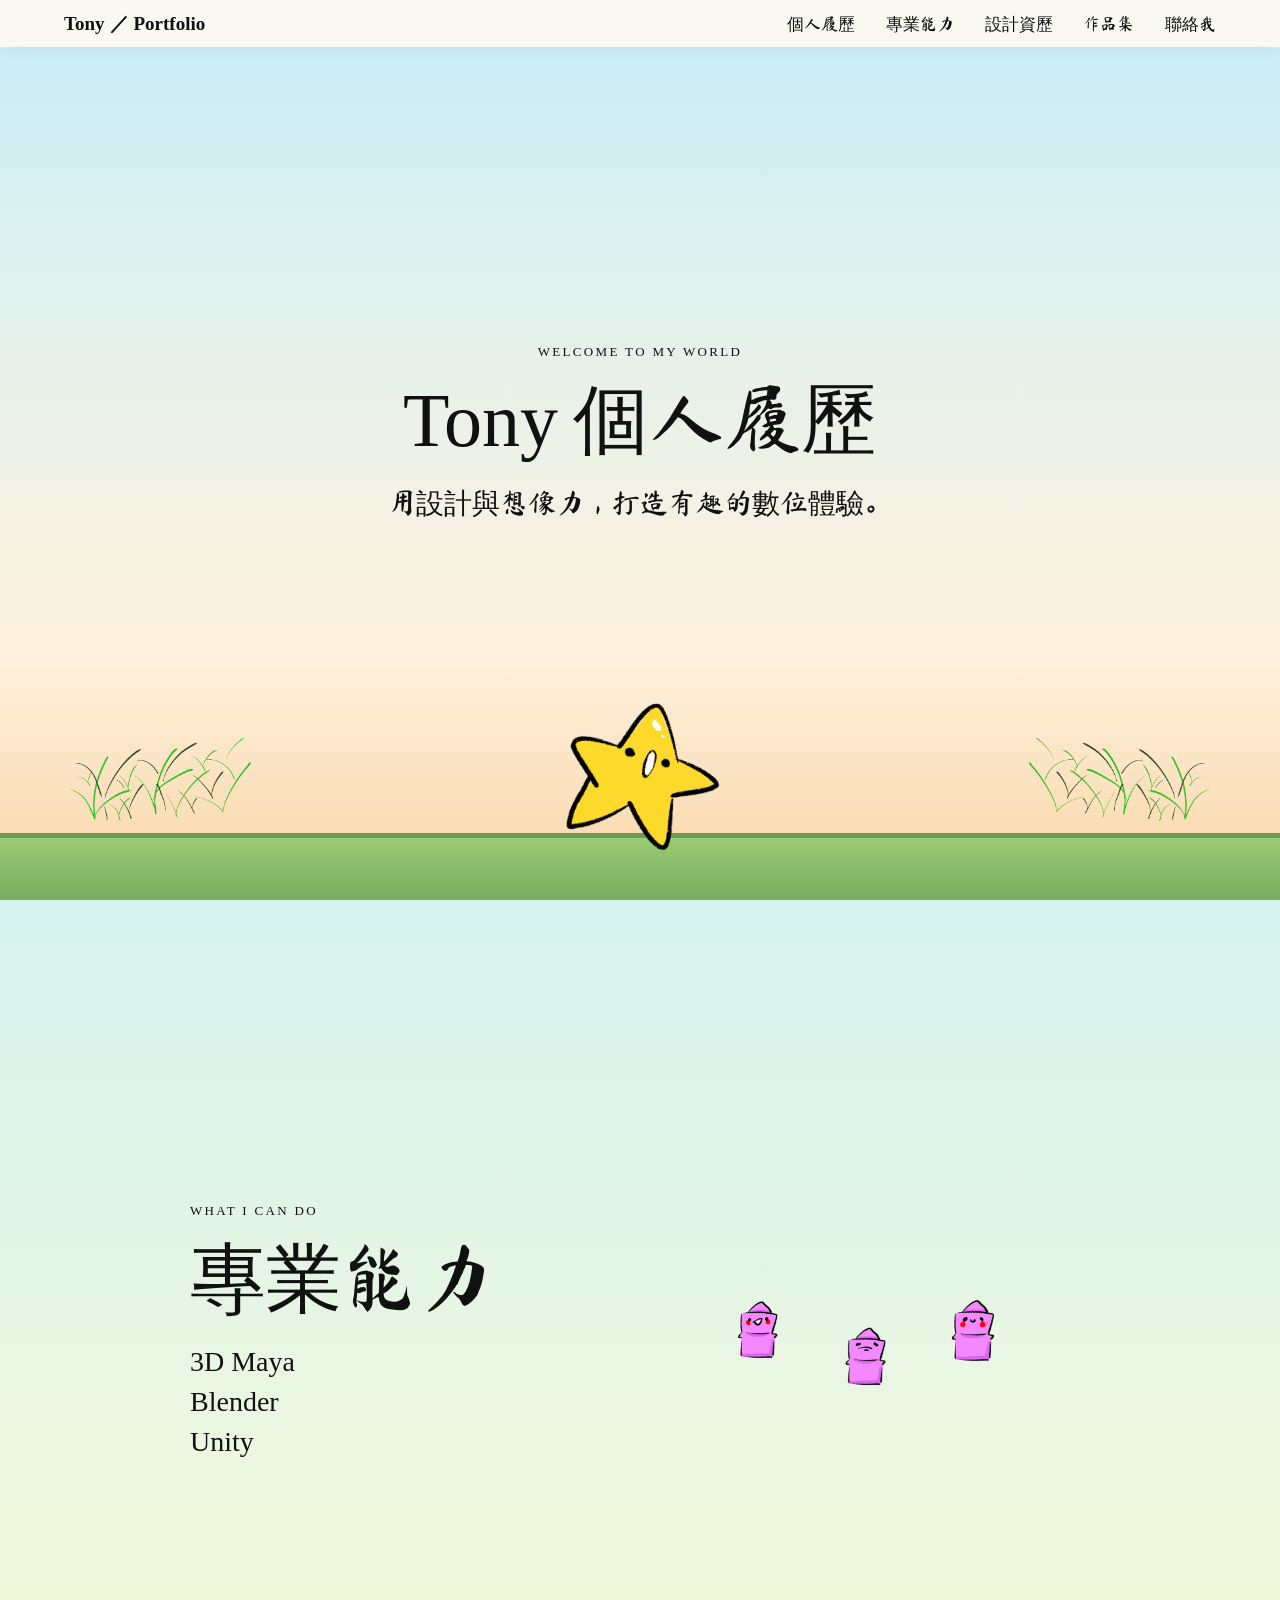
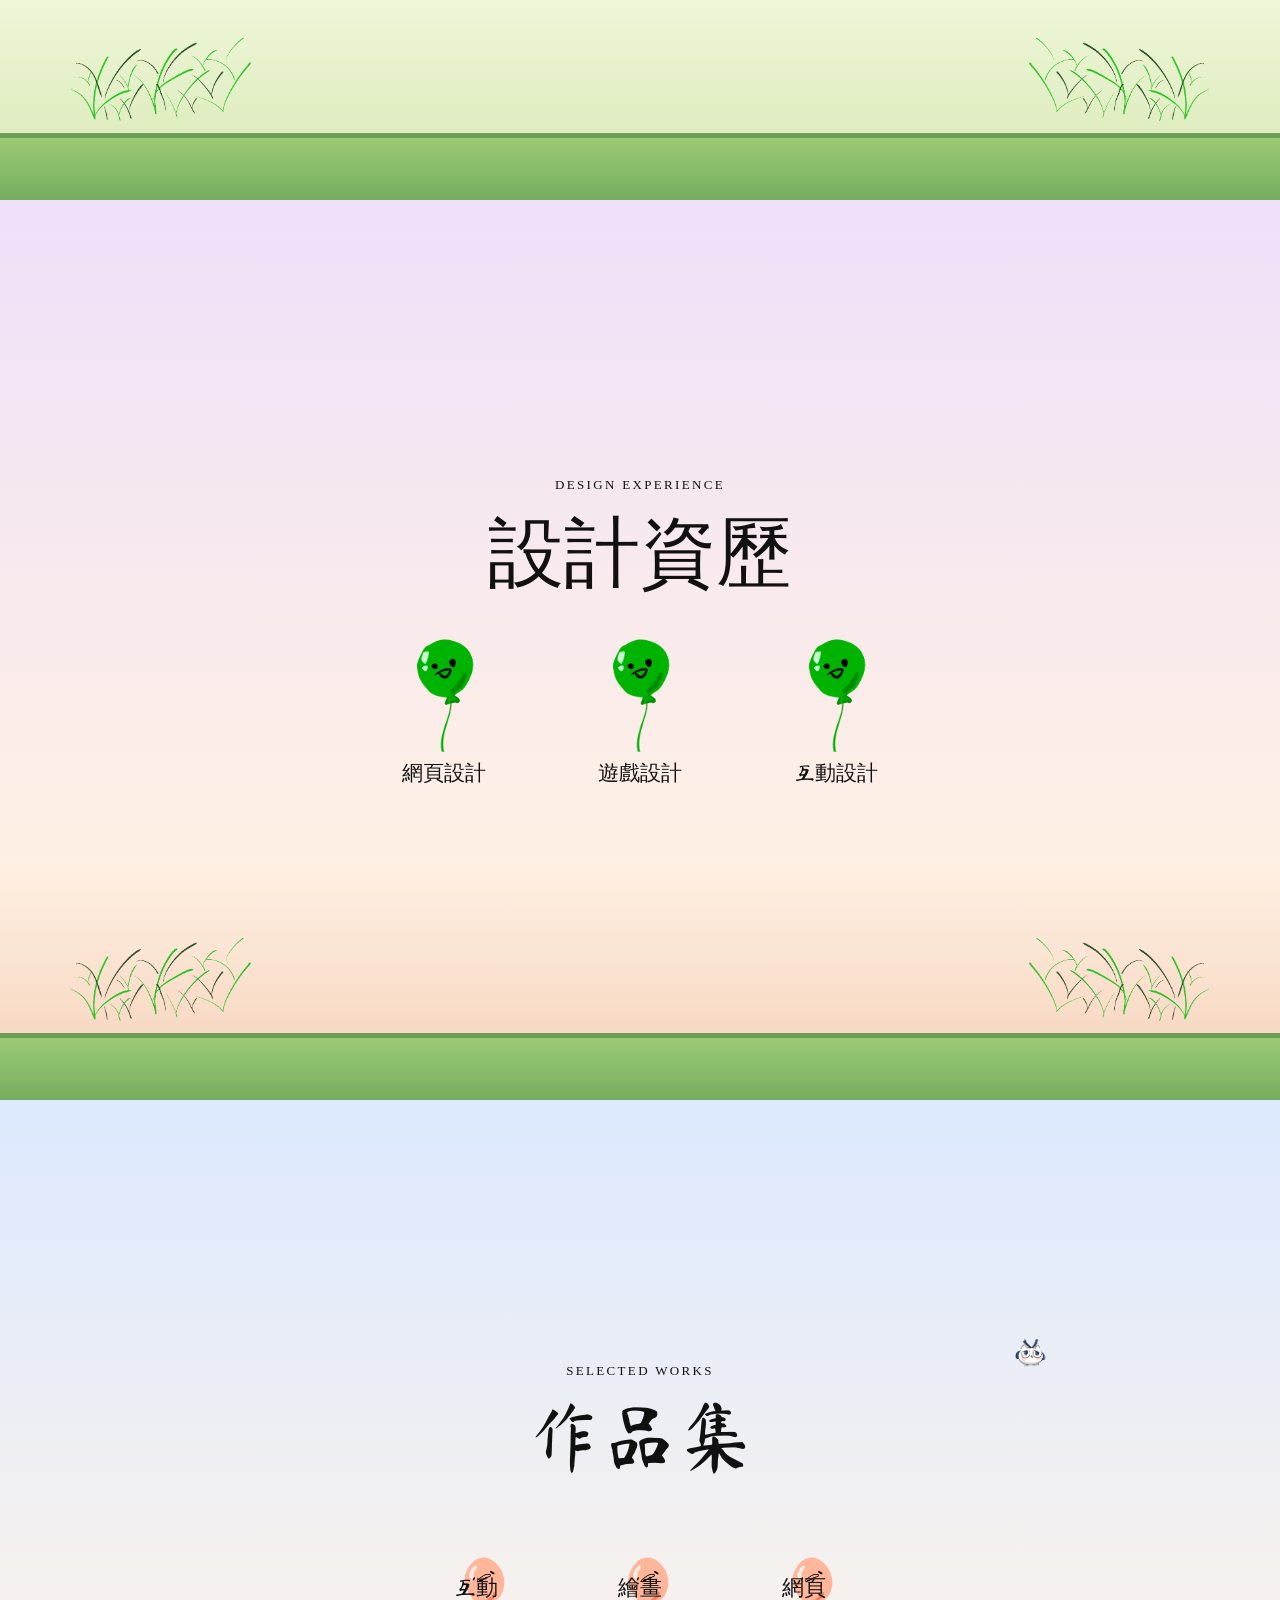
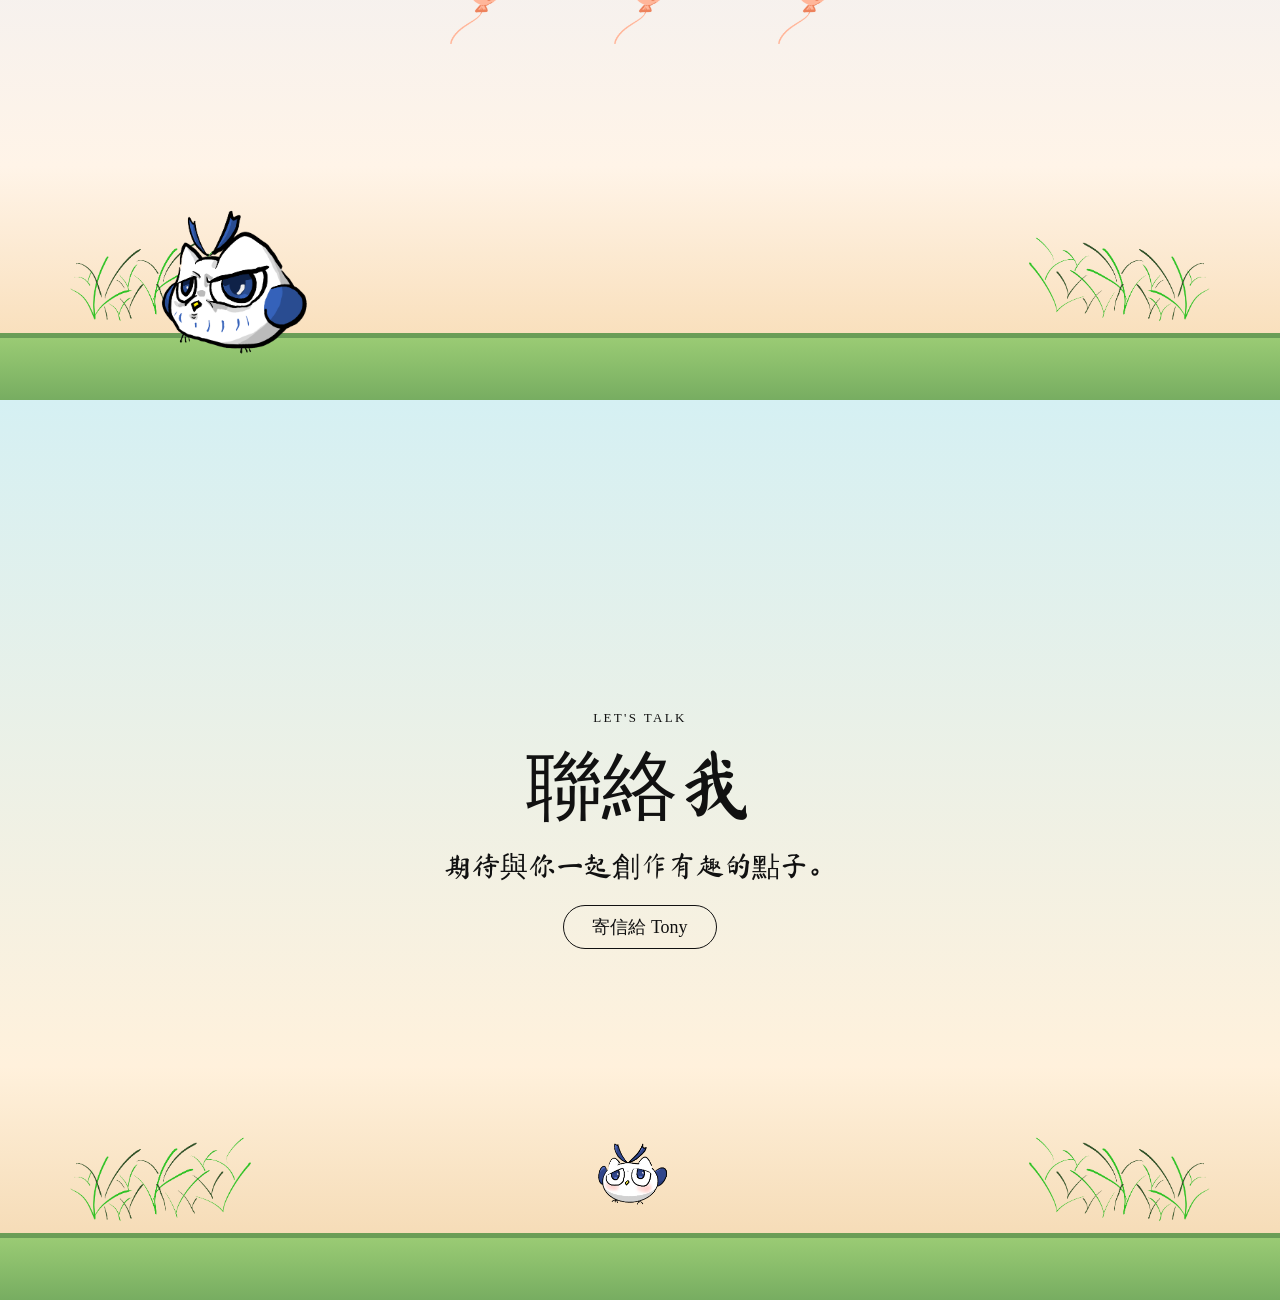
==== index.htm @ d0b61695 "Add files via upload" ====
<!doctype html>
<html lang="zh-Hant">
<head>
	<meta charset="utf-8">
	<meta name="viewport" content="width=device-width, initial-scale=1">
	<title>BAMBOOO 帝國履歷</title>
	<link rel="preconnect" href="https://fonts.googleapis.com">
	<link rel="preconnect" href="https://fonts.gstatic.com" crossorigin>
	<link href="https://fonts.googleapis.com/css2?family=Ma+Shan+Zheng&display=swap" rel="stylesheet">
	<link href="reset.css" rel="stylesheet">
	<link href="style.css" rel="stylesheet">
</head>
<body>
	<header class="site-header">
		<a class="brand" href="#resume">Tony<span>／</span>Portfolio</a>
		<nav aria-label="主要導覽">
			<a href="#resume">個人履歷</a>
			<a href="#skills">專業能力</a>
			<a href="#experience">設計資歷</a>
			<a href="#portfolio">作品集</a>
			<a href="#contact">聯絡我</a>
		</nav>
	</header>

	<main>
		<section class="scene scene-resume" id="resume" aria-labelledby="resume-title">
			<img class="cave cave-left" src="image/Cave.png" alt="">
			<img class="cave cave-right" src="image/Cave.png" alt="">
			<div class="section-content">
				<p class="eyebrow">WELCOME TO MY WORLD</p>
				<h1 id="resume-title"><span class="roman">Tony</span> 個人履歷</h1>
				<p class="lead">用設計與想像力，打造有趣的數位體驗。</p>
			</div>
			<img class="pig scene-bottom" src="image/Pig1.png" alt="">
			<div class="ground" aria-hidden="true"></div>
		</section>

		<section class="scene scene-skills" id="skills" aria-labelledby="skills-title">
			<img class="cave cave-left" src="image/Cave.png" alt="">
			<img class="cave cave-right" src="image/Cave.png" alt="">
			<div class="section-content skills-layout">
				<div>
					<p class="eyebrow">WHAT I CAN DO</p>
					<h2 id="skills-title">專業能力</h2>
					<ul class="skill-list">
						<li>3D Maya</li>
						<li>Blender</li>
						<li>Unity</li>
					</ul>
				</div>
				<div class="bats" aria-hidden="true">
					<img src="image/Bat1.png" alt="">
					<img src="image/Bat2.png" alt="">
					<img src="image/Bat3.png" alt="">
				</div>
			</div>
			<div class="ground" aria-hidden="true"></div>
		</section>

		<section class="scene scene-experience" id="experience" aria-labelledby="experience-title">
			<img class="cave cave-left" src="image/Cave.png" alt="">
			<img class="cave cave-right" src="image/Cave.png" alt="">
			<div class="section-content">
				<p class="eyebrow">DESIGN EXPERIENCE</p>
				<h2 id="experience-title">設計資歷</h2>
				<div class="experience-links">
					<a class="fly-pig" href="https://neo-0402.github.io/cat/">
						<img src="image/FlyPig.png" alt="">
						<span>網頁設計</span>
					</a>
					<div class="fly-pig">
						<img src="image/FlyPig.png" alt="">
						<span>遊戲設計</span>
					</div>
					<div class="fly-pig">
						<img src="image/FlyPig.png" alt="">
						<span>互動設計</span>
					</div>
				</div>
			</div>
			<div class="ground" aria-hidden="true"></div>
		</section>

		<section class="scene scene-portfolio" id="portfolio" aria-labelledby="portfolio-title">
			<img class="cave cave-left" src="image/Cave.png" alt="">
			<img class="cave cave-right" src="image/Cave.png" alt="">
			<div class="section-content">
				<p class="eyebrow">SELECTED WORKS</p>
				<h2 id="portfolio-title">作品集</h2>
				<div class="portfolio-items">
					<a class="balloon" href="#portfolio"><img src="image/Balloon.png" alt=""><span>互動</span></a>
					<a class="balloon" href="#portfolio"><img src="image/Balloon.png" alt=""><span>繪畫</span></a>
					<a class="balloon" href="#portfolio"><img src="image/Balloon.png" alt=""><span>網頁</span></a>
				</div>
			</div>
			<img class="dinosaur scene-bottom" src="image/Dinosaur.png" alt="恐龍">
			<img class="bird" src="image/Bird1.png" alt="">
			<div class="ground" aria-hidden="true"></div>
		</section>

		<section class="scene scene-contact" id="contact" aria-labelledby="contact-title">
			<img class="cave cave-left" src="image/Cave.png" alt="">
			<img class="cave cave-right" src="image/Cave.png" alt="">
			<div class="section-content">
				<p class="eyebrow">LET'S TALK</p>
				<h2 id="contact-title">聯絡我</h2>
				<p class="lead">期待與你一起創作有趣的點子。</p>
				<a class="contact-link" href="mailto:tonykao@stust.edu.tw?subject=請輸入標題&amp;body=請輸入內容">寄信給 Tony</a>
			</div>
			<img class="giraffe scene-bottom" src="image/Giraffe.png" alt="長頸鹿">
			<div class="ground" aria-hidden="true"></div>
		</section>
	</main>
</body>
</html>
---- style.css ----
:root {
	--ink: #111;
	--paper: #fffaf0;
}

html {
	scroll-behavior: smooth;
	scroll-snap-type: y proximity;
}

body {
	margin: 0;
	color: var(--ink);
	background: var(--paper);
	font-family: "Ma Shan Zheng", "KaiTi", "STKaiti", serif;
}

a {
	color: inherit;
}

.site-header {
	position: fixed;
	inset: 0 0 auto;
	z-index: 10;
	display: flex;
	align-items: center;
	justify-content: space-between;
	gap: 24px;
	padding: 14px clamp(20px, 5vw, 72px);
	background: rgba(255, 250, 240, 0.9);
	box-shadow: 0 2px 14px rgba(37, 48, 65, 0.08);
	backdrop-filter: blur(10px);
}

.site-header a,
.eyebrow,
.brand,
.skill-list,
.contact-link {
	font-family: Georgia, "Times New Roman", serif;
}

.roman {
	font-family: Georgia, "Times New Roman", serif;
}

.brand {
	font-size: 19px;
	font-weight: bold;
	text-decoration: none;
	white-space: nowrap;
}

.brand span {
	padding: 0 5px;
}

.site-header nav {
	display: flex;
	flex-wrap: wrap;
	justify-content: flex-end;
	gap: clamp(12px, 2.4vw, 34px);
}

.site-header nav a {
	font-family: "Ma Shan Zheng", "KaiTi", "STKaiti", serif;
	font-size: 17px;
	text-decoration: none;
	white-space: nowrap;
}

.site-header nav a:hover,
.contact-link:hover {
	text-decoration: underline;
	text-underline-offset: 5px;
}

.scene {
	position: relative;
	display: grid;
	min-height: 100vh;
	min-height: 100svh;
	box-sizing: border-box;
	place-items: center;
	overflow: hidden;
	padding: 110px 24px 150px;
	scroll-snap-align: start;
	isolation: isolate;
}

.scene-resume {
	background: linear-gradient(180deg, #c8eff9 0%, #fff2df 72%, #f8d5a5 100%);
}

.scene-skills {
	background: linear-gradient(180deg, #d6f1ee 0%, #f1f8dd 75%, #d7e8b3 100%);
}

.scene-experience {
	background: linear-gradient(180deg, #eee1fa 0%, #fff0e4 74%, #f4d0b6 100%);
}

.scene-portfolio {
	background: linear-gradient(180deg, #dce9ff 0%, #fff4e8 74%, #f7d8ac 100%);
}

.scene-contact {
	background: linear-gradient(180deg, #d5f0f3 0%, #fff1dc 74%, #f2d4a9 100%);
}

.section-content {
	position: relative;
	z-index: 2;
	width: min(100%, 900px);
	text-align: center;
}

.section-content h1,
.section-content h2,
.lead {
	margin: 0;
	font-weight: normal;
}

.section-content h1,
.section-content h2 {
	font-size: clamp(42px, 7vw, 76px);
	line-height: 1.25;
}

.eyebrow {
	margin: 0 0 12px;
	font-size: 13px;
	letter-spacing: 0.18em;
}

.lead {
	margin-top: 20px;
	font-size: clamp(20px, 3vw, 28px);
}

.cave {
	position: absolute;
	z-index: 0;
	bottom: 42px;
	width: clamp(100px, 16vw, 220px);
	height: clamp(100px, 16vw, 220px);
	object-fit: contain;
	opacity: 0.82;
	pointer-events: none;
}

.cave-left {
	left: clamp(10px, 4vw, 64px);
}

.cave-right {
	right: clamp(10px, 4vw, 64px);
	transform: scaleX(-1);
}

.ground {
	position: absolute;
	z-index: 1;
	right: 0;
	bottom: 0;
	left: 0;
	height: 62px;
	background: linear-gradient(180deg, #9acb74 0%, #77ad61 100%);
	border-top: 5px solid rgba(51, 91, 48, 0.2);
}

.scene-bottom {
	position: absolute;
	z-index: 2;
	bottom: 28px;
	object-fit: contain;
	pointer-events: none;
}

.pig {
	left: 50%;
	width: 236px;
	height: 193px;
	transform: translateX(-50%);
}

.skills-layout {
	display: grid;
	grid-template-columns: 1fr 1fr;
	align-items: center;
	text-align: left;
}

.skill-list {
	display: flex;
	flex-direction: column;
	gap: 12px;
	margin: 24px 0 0;
	padding: 0;
	list-style: none;
	font-size: clamp(20px, 2.6vw, 28px);
}

.bats {
	display: flex;
	align-items: center;
	justify-content: center;
	gap: 12px;
}

.bats img {
	width: 94px;
	height: 95px;
	object-fit: contain;
}

.bats img:nth-child(2) {
	margin-top: 54px;
}

.experience-links {
	display: flex;
	align-items: flex-end;
	justify-content: center;
	gap: clamp(20px, 6vw, 76px);
	margin-top: 36px;
}

.fly-pig {
	display: flex;
	width: 120px;
	flex-direction: column;
	align-items: center;
	gap: 8px;
	font-size: 21px;
	text-decoration: none;
}

.fly-pig img {
	display: block;
	width: 120px;
	height: 120px;
	object-fit: contain;
}

.portfolio-items {
	display: flex;
	align-items: flex-start;
	justify-content: center;
	gap: clamp(20px, 6vw, 72px);
	margin-top: 22px;
}

.balloon {
	position: relative;
	display: grid;
	width: 92px;
	height: 190px;
	place-items: center;
	text-decoration: none;
}

.balloon img {
	position: absolute;
	inset: 0;
	width: 100%;
	height: 100%;
	object-fit: contain;
}

.balloon span {
	position: relative;
	z-index: 1;
	margin-top: -28px;
	font-size: 22px;
}

.dinosaur {
	left: clamp(8px, 8vw, 120px);
	width: 217px;
	height: 183px;
}

.bird {
	position: absolute;
	z-index: 2;
	top: 25%;
	right: 16%;
	width: 70px;
	height: 58px;
	object-fit: contain;
}

.contact-link {
	display: inline-block;
	margin-top: 26px;
	padding: 12px 28px;
	border: 1px solid var(--ink);
	border-radius: 999px;
	font-size: 18px;
	text-decoration: none;
}

.giraffe {
	right: 50%;
	width: 157px;
	height: 190px;
	transform: translateX(50%);
}

@media (max-width: 640px) {
	.site-header {
		align-items: flex-start;
		flex-direction: column;
		gap: 8px;
		padding: 10px 16px;
	}

	.site-header nav {
		width: 100%;
		justify-content: space-between;
		gap: 8px;
	}

	.site-header nav a {
		font-size: 15px;
	}

	.scene {
		padding: 135px 20px 145px;
	}

	.cave {
		bottom: 34px;
		width: 92px;
		height: 92px;
	}

	.skills-layout {
		grid-template-columns: 1fr;
		gap: 18px;
		text-align: left;
	}

	.skill-list {
		flex-direction: column;
		align-items: flex-start;
		gap: 8px;
		font-size: 18px;
	}

	.skills-layout > div {
		justify-self: center;
	}

	.bats img {
		width: 68px;
		height: 70px;
	}

	.experience-links,
	.portfolio-items {
		gap: 8px;
	}

	.fly-pig,
	.fly-pig img {
		width: 92px;
	}

	.fly-pig img {
		height: 92px;
	}

	.balloon {
		width: 70px;
		height: 150px;
	}

	.balloon span {
		font-size: 18px;
	}

	.dinosaur {
		width: 145px;
		height: 123px;
	}

	.bird {
		top: 21%;
		right: 12%;
		width: 58px;
		height: 48px;
	}
}
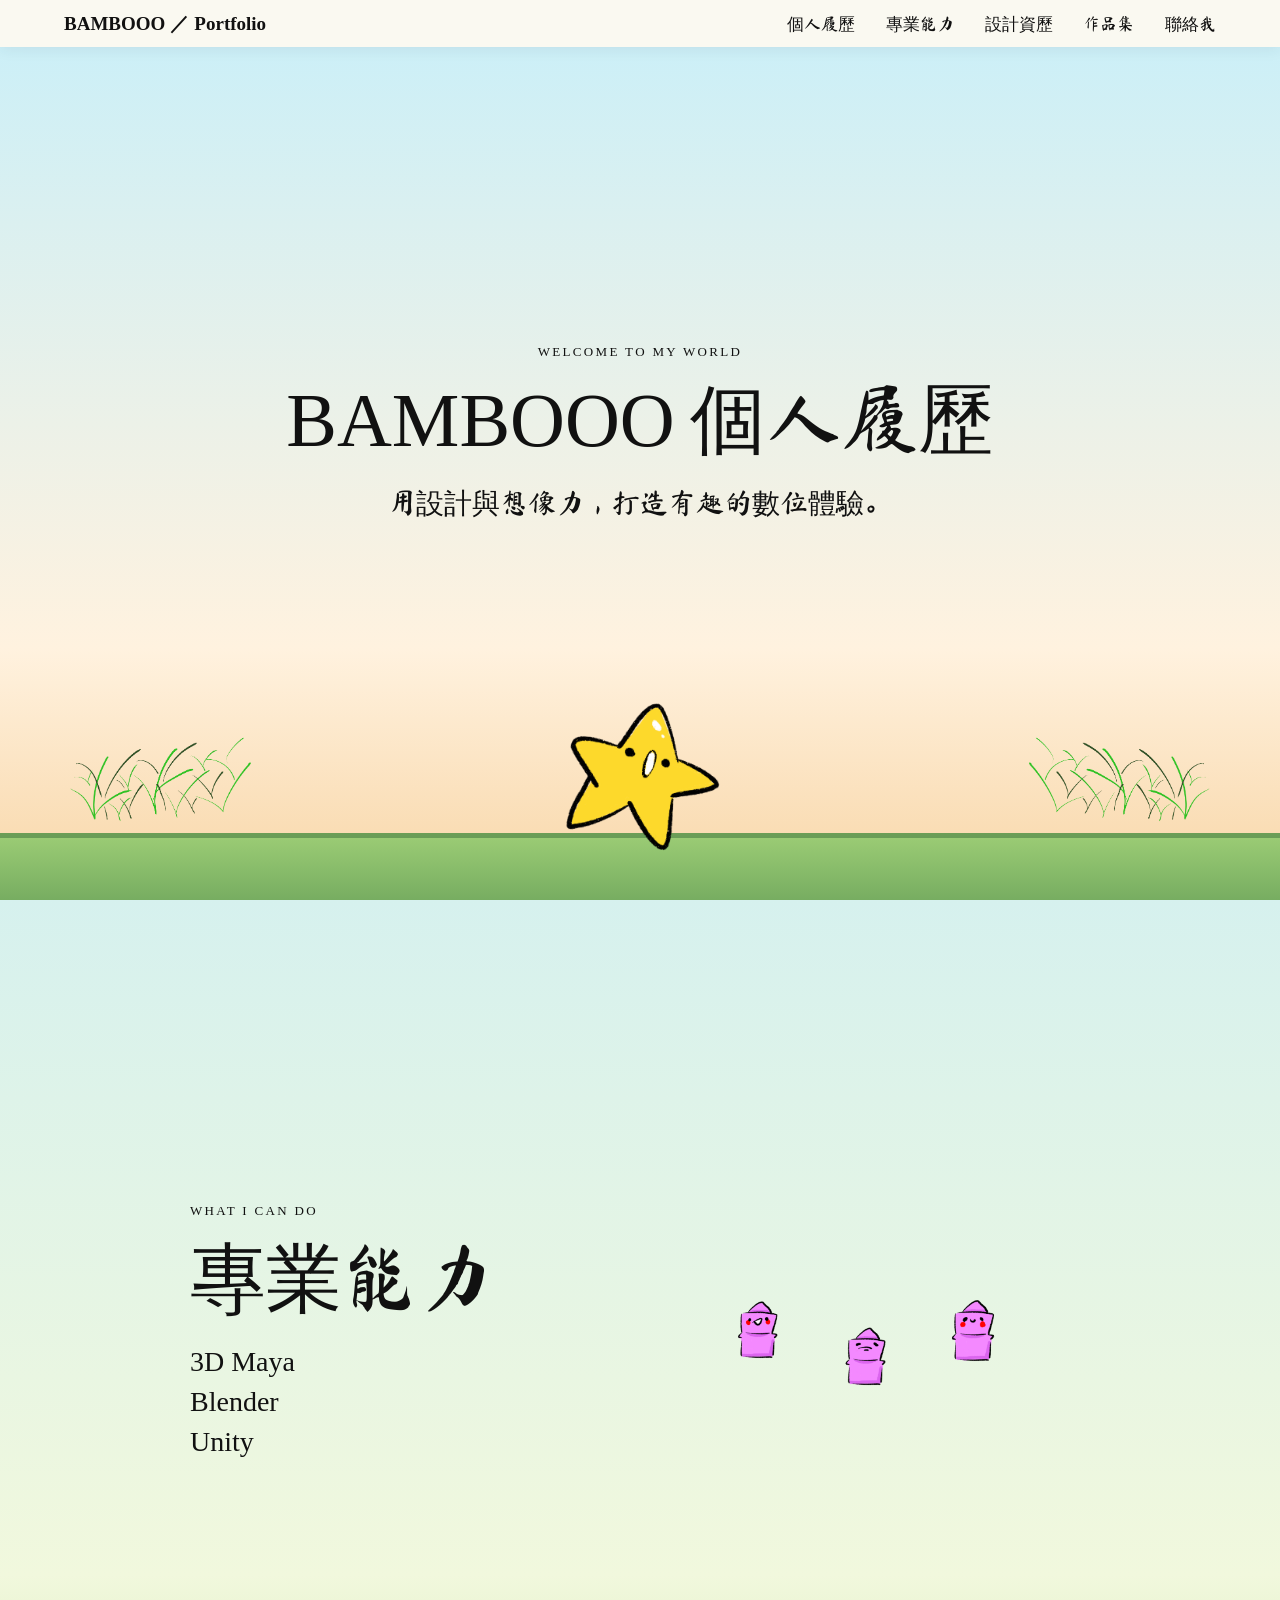
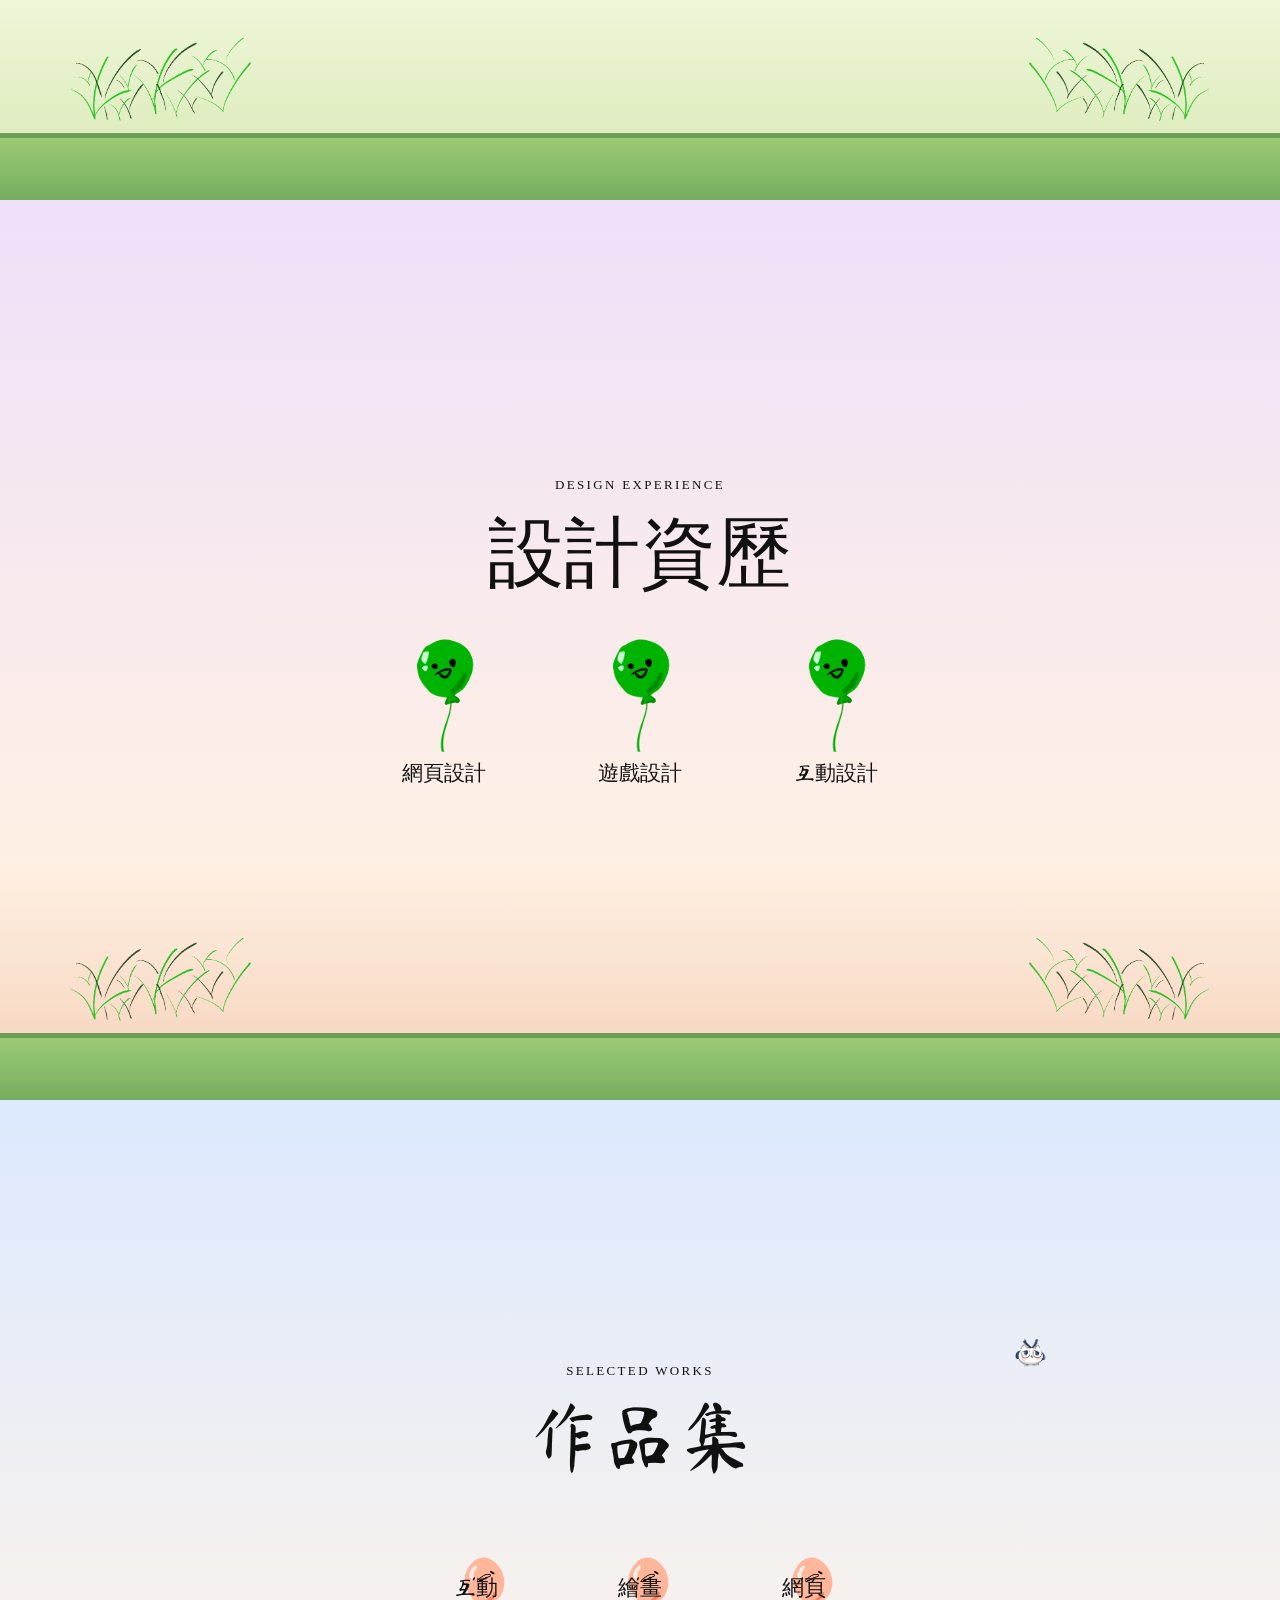
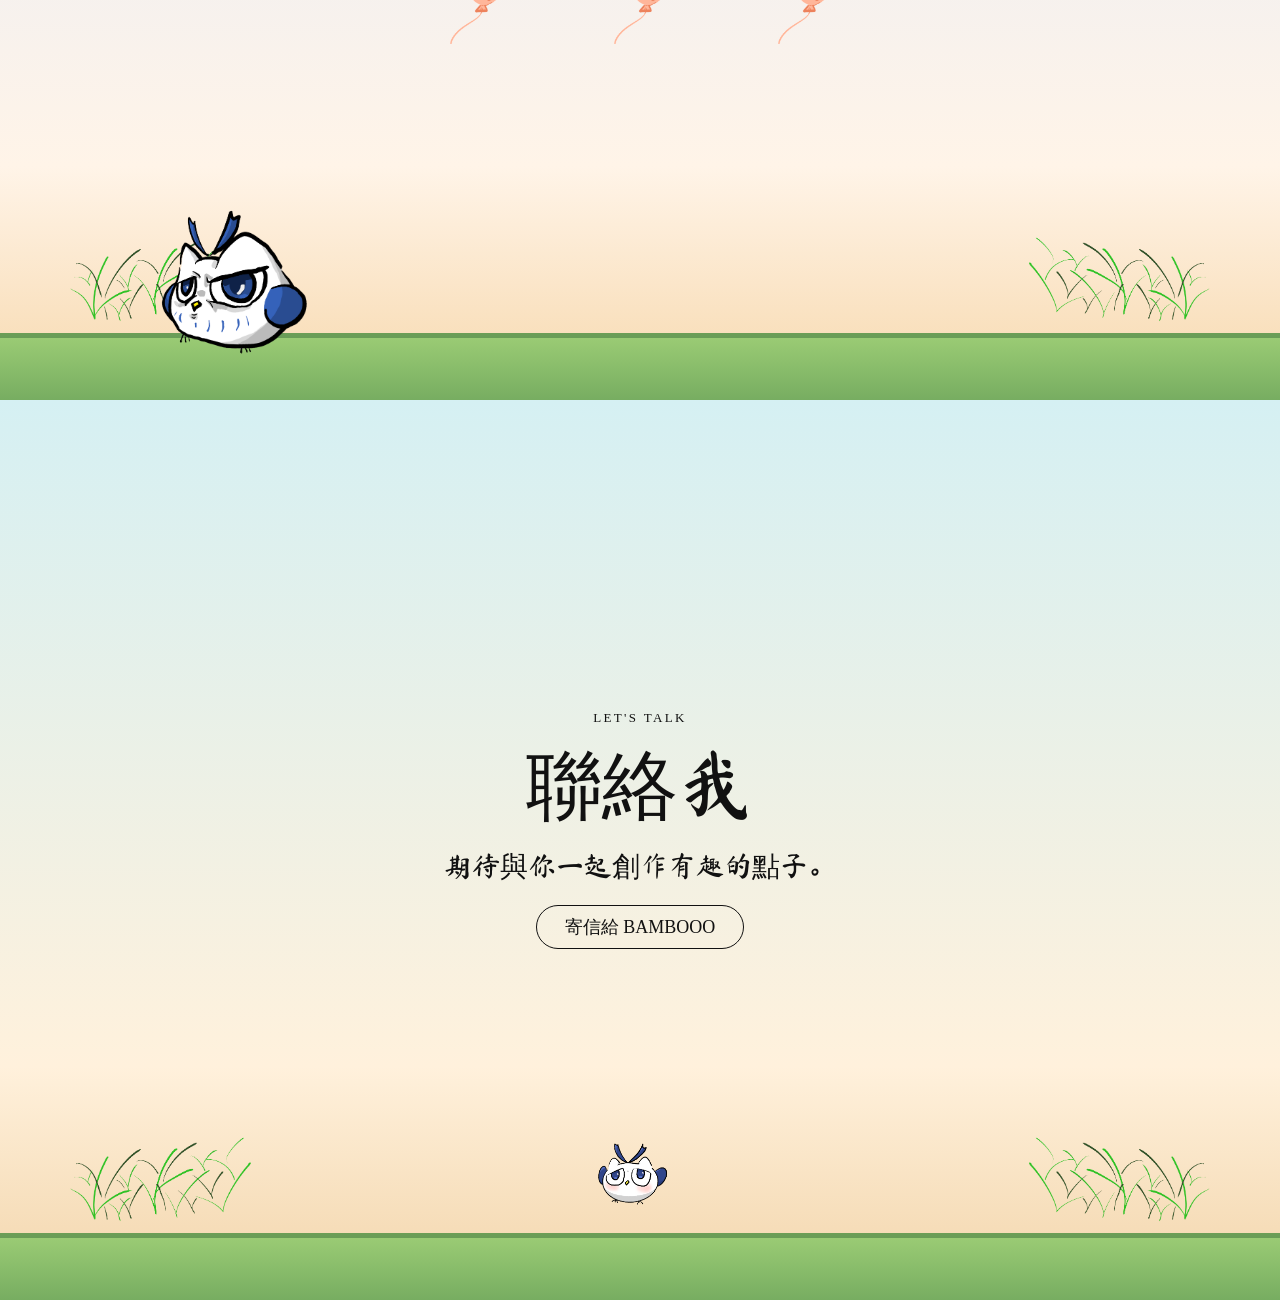
==== commit dd4a6392: "Add files via upload" ====
--- a/index.htm
+++ b/index.htm
@@ -12,7 +12,7 @@
 </head>
 <body>
 	<header class="site-header">
-		<a class="brand" href="#resume">Tony<span>／</span>Portfolio</a>
+		<a class="brand" href="#resume">BAMBOOO<span>／</span>Portfolio</a>
 		<nav aria-label="主要導覽">
 			<a href="#resume">個人履歷</a>
 			<a href="#skills">專業能力</a>
@@ -28,7 +28,7 @@
 			<img class="cave cave-right" src="image/Cave.png" alt="">
 			<div class="section-content">
 				<p class="eyebrow">WELCOME TO MY WORLD</p>
-				<h1 id="resume-title"><span class="roman">Tony</span> 個人履歷</h1>
+				<h1 id="resume-title"><span class="roman">BAMBOOO</span> 個人履歷</h1>
 				<p class="lead">用設計與想像力，打造有趣的數位體驗。</p>
 			</div>
 			<img class="pig scene-bottom" src="image/Pig1.png" alt="">
@@ -105,7 +105,7 @@
 				<p class="eyebrow">LET'S TALK</p>
 				<h2 id="contact-title">聯絡我</h2>
 				<p class="lead">期待與你一起創作有趣的點子。</p>
-				<a class="contact-link" href="mailto:tonykao@stust.edu.tw?subject=請輸入標題&amp;body=請輸入內容">寄信給 Tony</a>
+				<a class="contact-link" href="mailto:tonykao@stust.edu.tw?subject=請輸入標題&amp;body=請輸入內容">寄信給 BAMBOOO</a>
 			</div>
 			<img class="giraffe scene-bottom" src="image/Giraffe.png" alt="長頸鹿">
 			<div class="ground" aria-hidden="true"></div>
